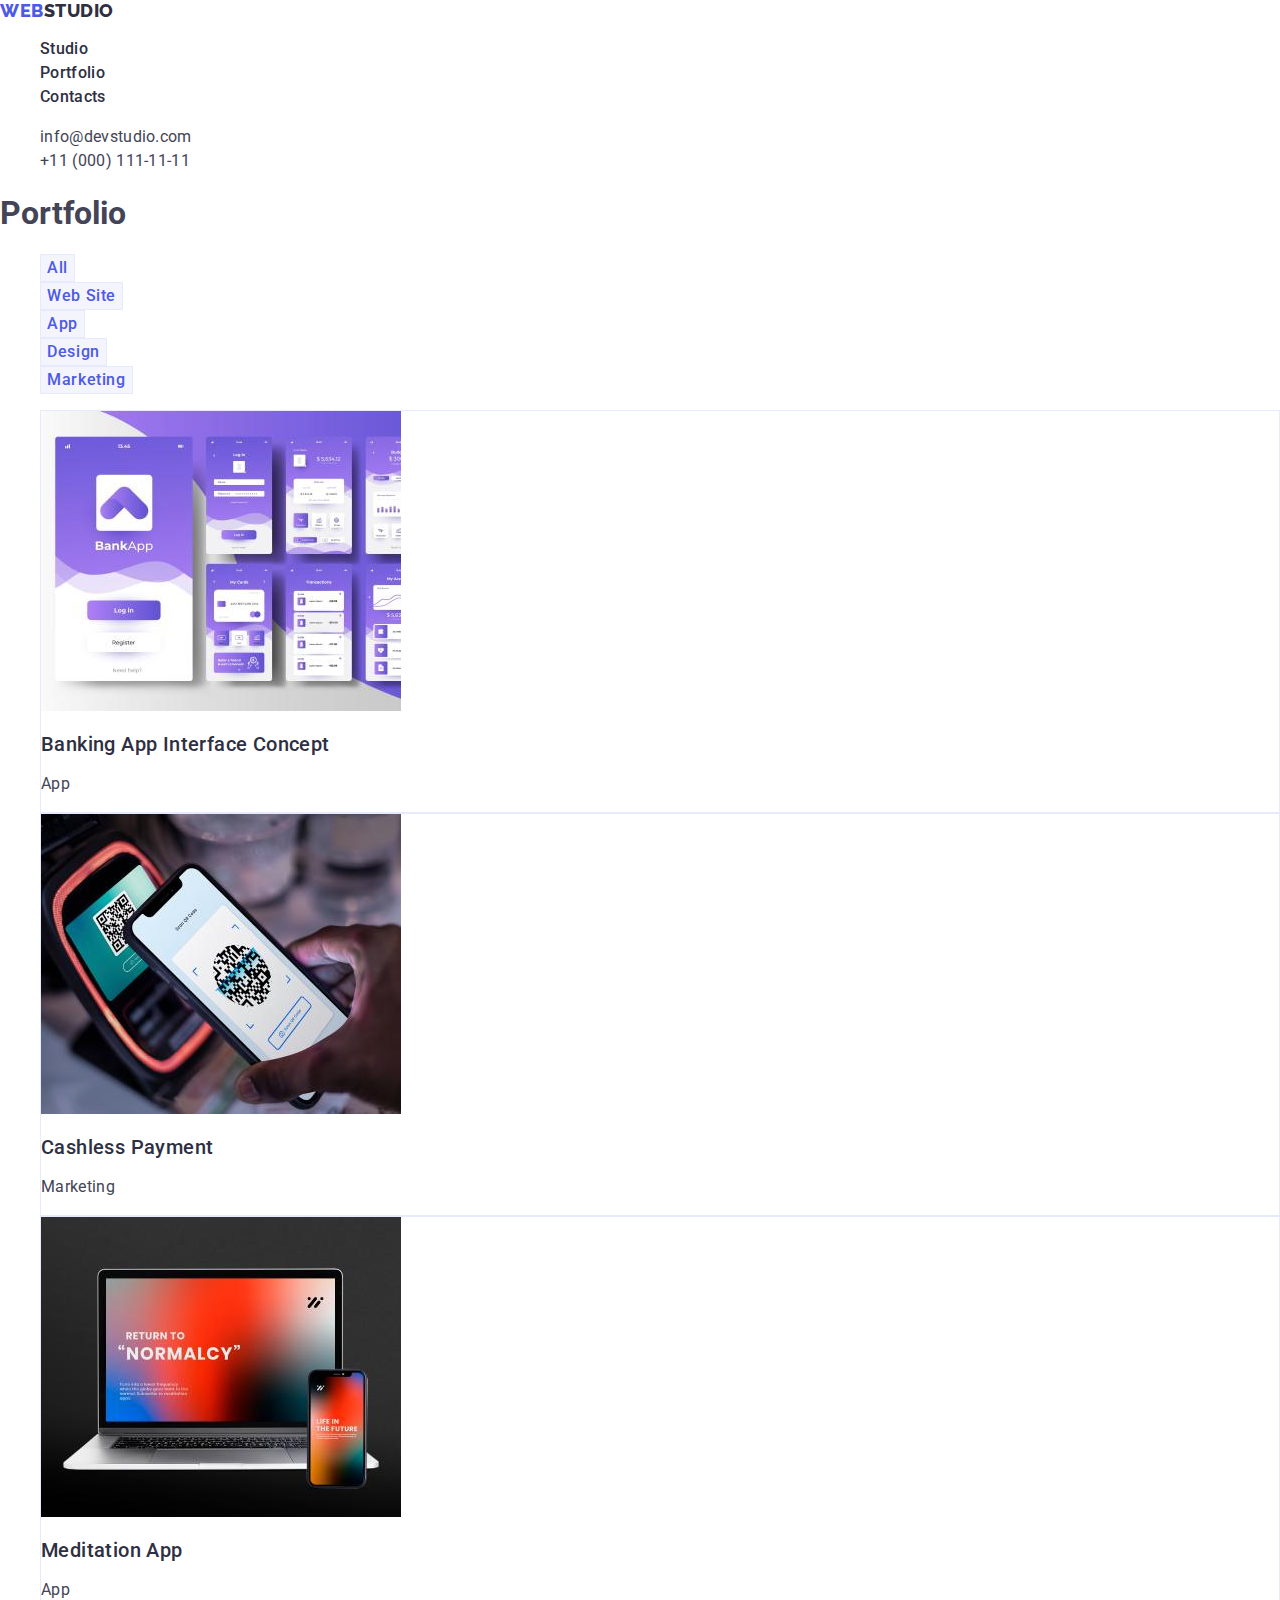
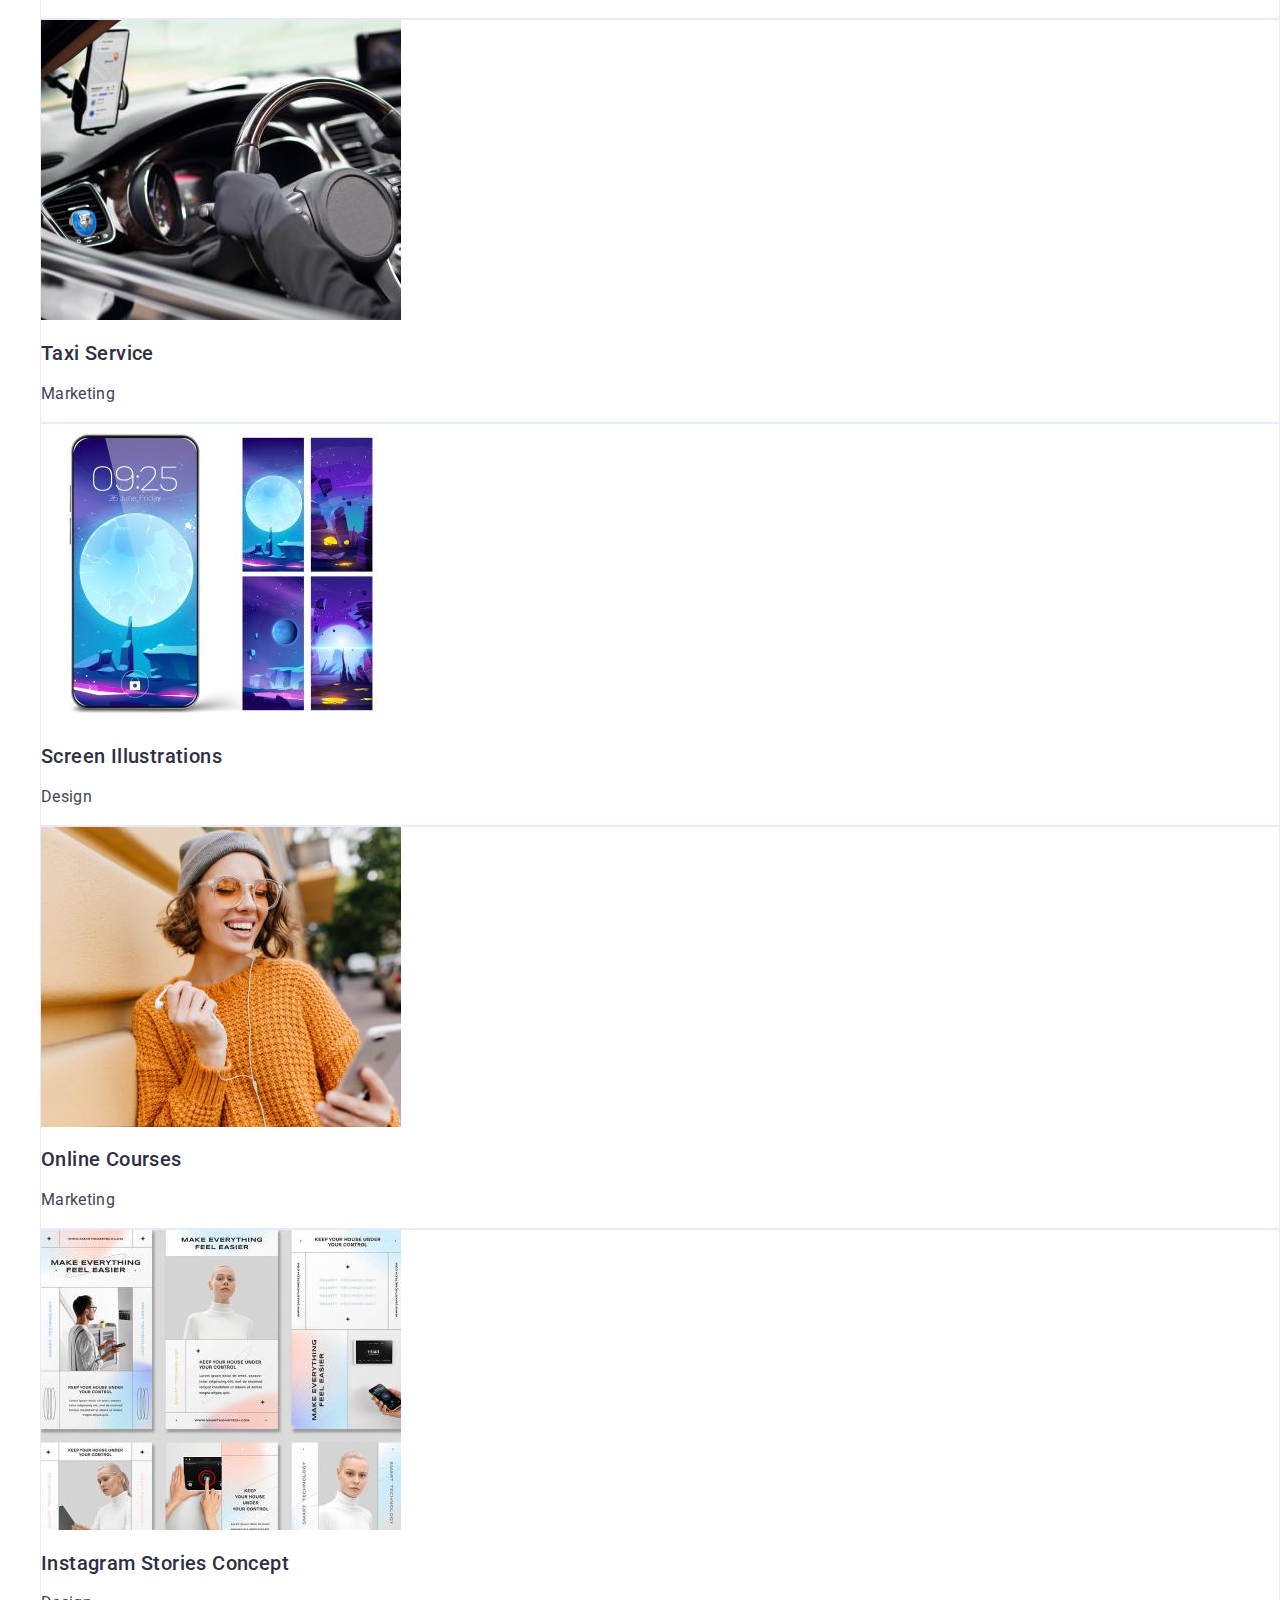
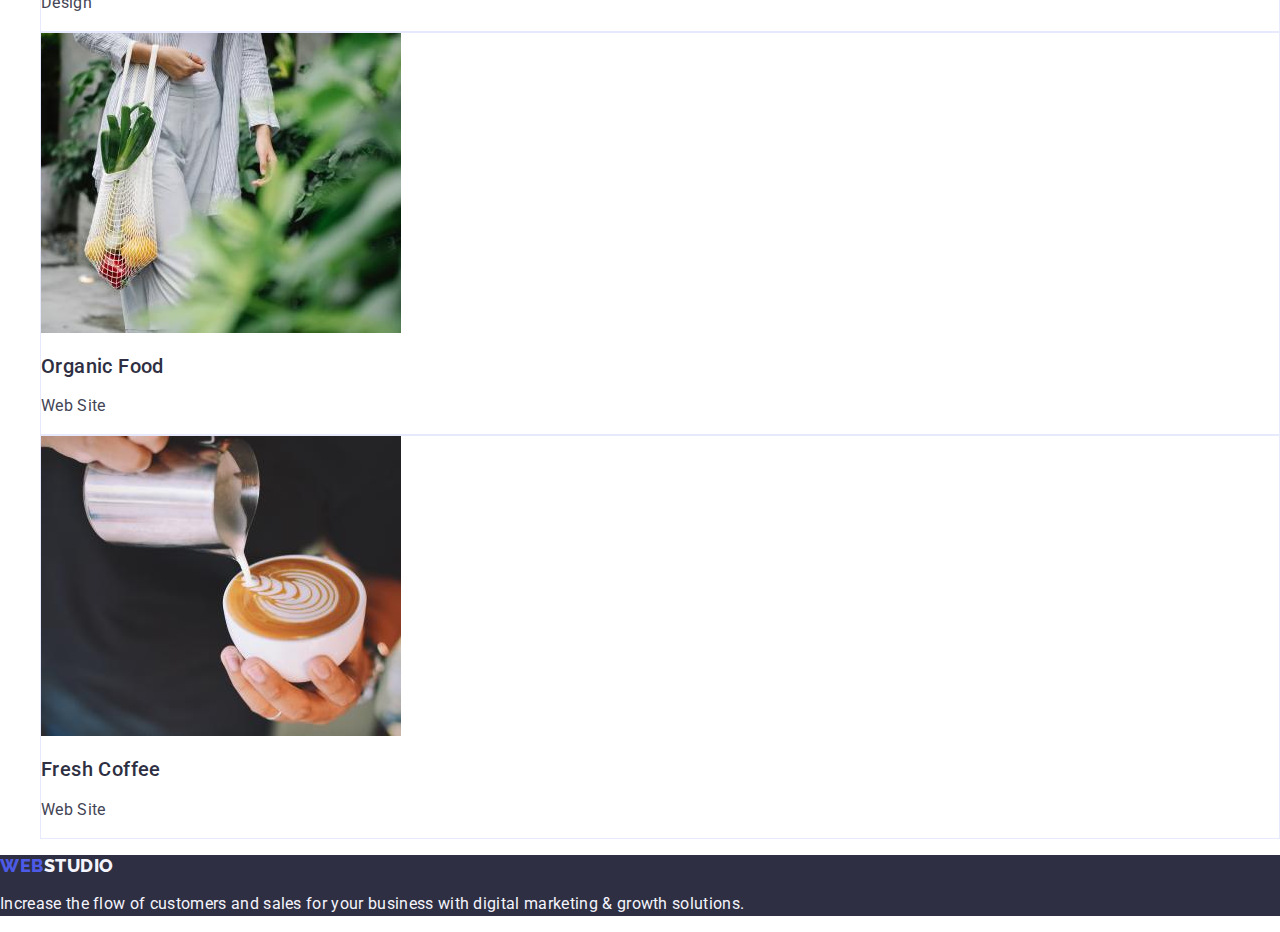
==== portfolio.html @ 01dc575a "Initial commit" ====
<!DOCTYPE html>
<html lang="en">
<head>
  <meta charset="UTF-8">
  <meta name="viewport" content="width=device-width, initial-scale=1.0">
  <title>Portfoio</title>
  <link rel="preconnect" href="https://fonts.googleapis.com">
  <link rel="preconnect" href="https://fonts.gstatic.com" crossorigin>
  <link href="https://fonts.googleapis.com/css2?family=Raleway:wght@400;500;700;900&family=Roboto:wght@400;500;700;900&display=swap" rel="stylesheet">
  <link rel="stylesheet" href="./css/styles.css">
</head>
<body class="body">
  <header class="top-bar">
    <nav class="top-bar-nav">
      <a class="top-bar-logo link" href="./index.html">Web<span class="text-studio">Studio</span></a>

      <ul class="top-bar-list list">
        <li class="top-bar-item">
          <a href="./index.html" class="top-bar-link link">
            Studio
          </a>
        </li>
        <li class="top-bar-item">
          <a href="./portfolio.html" class="top-bar-link link">
            Portfolio
          </a>
        </li>
        <li class="top-bar-item">
          <a href="" class="top-bar-link link">
            Contacts
          </a>
        </li>
      </ul>
    </nav>

    <address class="top-bar-contact">
      <ul class="contact-list list">
        <li class="contact-item">
          <a class="contact-link link" href="mailto:info@devstudio.com">info@devstudio.com</a>
        </li>
        <li class="contact-item">
          <a class="contact-link link" href="tel:+110001111111">+11 (000) 111-11-11</a>
        </li>
      </ul>
    </address>
  </header>

  <main class="main">
    <section>
      <h1 class="portfolio-heading">Portfolio</h1>
      <ul class="portfolio-list list">
        <li class="list-item">
          <button class="list-button button" type="button">All</button>
        </li>
        <li class="list-item">
          <button class="list-button button" type="button">Web Site</button>
        </li>
        <li class="list-item">
          <button class="list-button button" type="button">App</button>
        </li>
        <li class="list-item">
          <button class="list-button button" type="button">Design</button>
        </li>
        <li class="list-item">
          <button class="list-button button" type="button">Marketing</button>
        </li>
      </ul>
  
      <ul class="portfolio-list list">
        <li class="portfolio-item">
          <a href="" class="portfolio-item-link link">
            <img 
            src="./images/portfolio/banking-interface.jpg" 
            alt="Banking App Interface Concept"
            width="360"
            height="300"
            class="portfolio-image"
            >
            <h2 class="portfolio-header">Banking App Interface Concept</h2>
            <p class="portfolio-classifier">App</p>
          </a>
        </li>
        <li class="portfolio-item">
          <a href="" class="portfolio-item-link link">
            <img 
              src="./images/portfolio/cashless-payment.jpg" 
              alt="Cashless Payment"
              width="360"
              height="300"
              class="portfolio-image"
            >
            <h2 class="portfolio-header">Cashless Payment</h2>
            <p class="portfolio-classifier">Marketing</p>
          </a>
        </li>
        <li class="portfolio-item">
          <a href="" class="portfolio-item-link link">
            <img 
              src="./images/portfolio/meditation-app.jpg" 
              alt="Meditation App"
              width="360"
              height="300"
              class="portfolio-image"
            >
            <h2 class="portfolio-header">Meditation App</h2>
            <p class="portfolio-classifier">App</p>
          </a>
        </li>
        <li class="portfolio-item">
          <a href="" class="portfolio-item-link link">
            <img 
              src="./images/portfolio/taxi-service.jpg" 
              alt="Taxi Service"
              width="360"
              height="300"
              class="portfolio-image"
            >
            <h2 class="portfolio-header">Taxi Service</h2>
            <p class="portfolio-classifier">Marketing</p>
          </a>
        </li>
        <li class="portfolio-item">
          <a href="" class="portfolio-item-link link">
            <img 
              src="./images/portfolio/screen-illustrations.jpg" 
              alt="Screen Illustrations"
              width="360"
              height="300"
              class="portfolio-image"
            >
            <h2 class="portfolio-header">Screen Illustrations</h2>
            <p class="portfolio-classifier">Design</p>
          </a>
        </li>
        <li class="portfolio-item">
          <a href="" class="portfolio-item-link link">
            <img 
              src="./images/portfolio/online-courses.jpg" 
              alt="Online Courses"
              width="360"
              height="300"
              class="portfolio-image"
            >
            <h2 class="portfolio-header">Online Courses</h2>
            <p class="portfolio-classifier">Marketing</p>
          </a>
        </li>
        <li class="portfolio-item">
          <a href="" class="portfolio-item-link link">
            <img 
              src="./images/portfolio/instagram-stories.jpg" 
              alt="Instagram Stories Concept"
              width="360"
              height="300"
              class="portfolio-image"
            >
            <h2 class="portfolio-header">Instagram Stories Concept</h2>
            <p class="portfolio-classifier">Design</p>
          </a>
        </li>
        <li class="portfolio-item">
          <a href="" class="portfolio-item-link link">
            <img 
              src="./images/portfolio/organic-food.jpg" 
              alt="Organic Food"
              width="360"
              height="300"
              class="portfolio-image"
            >
            <h2 class="portfolio-header">Organic Food</h2>
            <p class="portfolio-classifier">Web Site</p>
          </a>
        </li>
        <li class="portfolio-item">
          <a href="" class="portfolio-item-link link">
            <img 
              src="./images/portfolio/fresh-coffee.jpg" 
              alt="Fresh Coffee"
              width="360"
              height="300"
              class="portfolio-image"
            >
            <h2 class="portfolio-header">Fresh Coffee</h2>
            <p class="portfolio-classifier">Web Site</p>
          </a>
        </li>
      </ul>
    </section>
  </main>

  <footer class="footer">
    <a class="footer-logo link text-web" href="./index.html">Web<span class="text-studio">Studio</span></a>

    <p class="footer-text">
      Increase the flow of customers and sales for your business with digital marketing & growth solutions.
    </p>
  </footer>
</body>
</html>
---- css/styles.css ----
/* #region variables */
:root {
  --iris: #4d5ae5;
  --ocean: #404bbf;
  --navyblue: #2e2f42;
  --green: #31d0aa;
  --slate: #434455;
  --lightslate: #8e8f99;
  --cornflower: #e7e9fc;
  --cloud: #f4f4fd;
  --navyblue-modal: #2e2f42;
  --dairy: #fcfcfc;

  --font-roboto: "Roboto", sans-serif;
  --font-raleway: "Raleway", sans-serif;
}

/* #endregion */

/* #region standardization */
.body {
  margin: 0;

  font-family: var(--font-roboto);
  color: var(--slate);

  background-color: #fff;
}

.list {
  list-style: none;
}

.link {
  text-decoration: none;
}

button {
  font: var(--font-roboto);

  background: none;
  border: none;

  cursor: pointer;
}

/* #endregion */

/* #region logo */
.top-bar-logo,
.footer-logo {
  font-family: var(--font-raleway);
  font-size: 18px;
  font-weight: 800;
  line-height: 1.17;
  letter-spacing: 0.54px;
  text-transform: uppercase;
  color: var(--iris);
}

.text-studio{
  color: var(--navyblue);
}
/* #endregion */

/* #region top bar */
.top-bar-link {
  color: var(--navyblue);

  font-size: 16px;
  font-weight: 500;
  line-height: 1.5;
  letter-spacing: 0.02em;
}

.top-bar-link:hover,
.top-bar-link:focus {
  color: var(--ocean);
}

.top-bar-contact {
  font-style: normal;
}

.contact-link {
  color: var(--slate);
  font-size: 16px;
  line-height: 1.5;
  letter-spacing: 0.02em;
}

.contact-link:hover,
.contact-link:focus {
  color: var(--ocean);
}
/* #endregion */

/* #region hero */
.hero {
  background-color: var(--navyblue);
}

.hero-title {
  color: #fff;
  font-size: 56px;
  font-weight: 700;
  line-height: 1.07;
  letter-spacing: 1.12px;

  text-align: center;
}

.hero-button {
  color: #fff;
  font-size: 16px;
  font-weight: 500;
  line-height: 24px;
  letter-spacing: 0.64px;

  background-color: var(--iris);
}

.hero-button:hover,
.hero-button:focus {
  background-color: var(--ocean);
}
/* #endregion */

/* #region home main */
.process-heading,
.offering-heading,
.team-heading {
  color: var(--navyblue);
  font-size: 36px;
  font-weight: 700;
  line-height: 1.11;
  letter-spacing: 0.02em;
  text-transform: capitalize;
  text-align: center;
}

.process-item-heading {
  color: var(--navyblue);
  font-size: 20px;
  font-weight: 500;
  line-height: 1.2;
  letter-spacing: 0.02em;
}

.process-item-text {
  color: var(--slate);
  font-size: 16px;
  line-height: 1.5;
  letter-spacing: 0.02em;
}

.team {
  background-color: var(--cloud);
}

.team-member {
  background-color: #fff;
}

.team-member-name {
  color: var(--navyblue);
  font-size: 20px;
  font-weight: 500;
  line-height: 24px;
  letter-spacing: 0.4px;
}

.team-member-role {
  color: var(--slate);
  font-size: 16px;
  line-height: 24px;
  letter-spacing: 0.02em;
}
/* #endregion */

/* #region footer */
.footer {
  background-color: var(--navyblue);
}

.footer .text-studio {
  color: var(--cloud);
}

.footer-text {
  color: var(--cloud);
  font-size: 16px;
  line-height: 1.5;
  letter-spacing: 0.02em;
}
/* #endregion */

/* #region portfolio main */
.portfolio-list .list-button {
  color: var(--iris);
  font-size: 16px;
  font-weight: 500;
  line-height: 1.5;
  letter-spacing: 0.04em;

  border: 1px solid var(--cornflower);
  background: var(--cloud);
}

.portfolio-list .list-button:hover,
.portfolio-list .list-button:focus {
  color: #fff;
  background-color: var(--ocean);
}

.portfolio-item {
  border: 1px solid var(--cornflower);
}

.portfolio-header {
  color: var(--navyblue);
  font-size: 20px;
  font-weight: 500;
  line-height: 1.2;
  letter-spacing: 0.02em;
}

.portfolio-classifier {
  color: var(--slate);
  font-size: 16px;
  line-height: 1.5;
  letter-spacing: 0.02em;
}
/* #endregion */
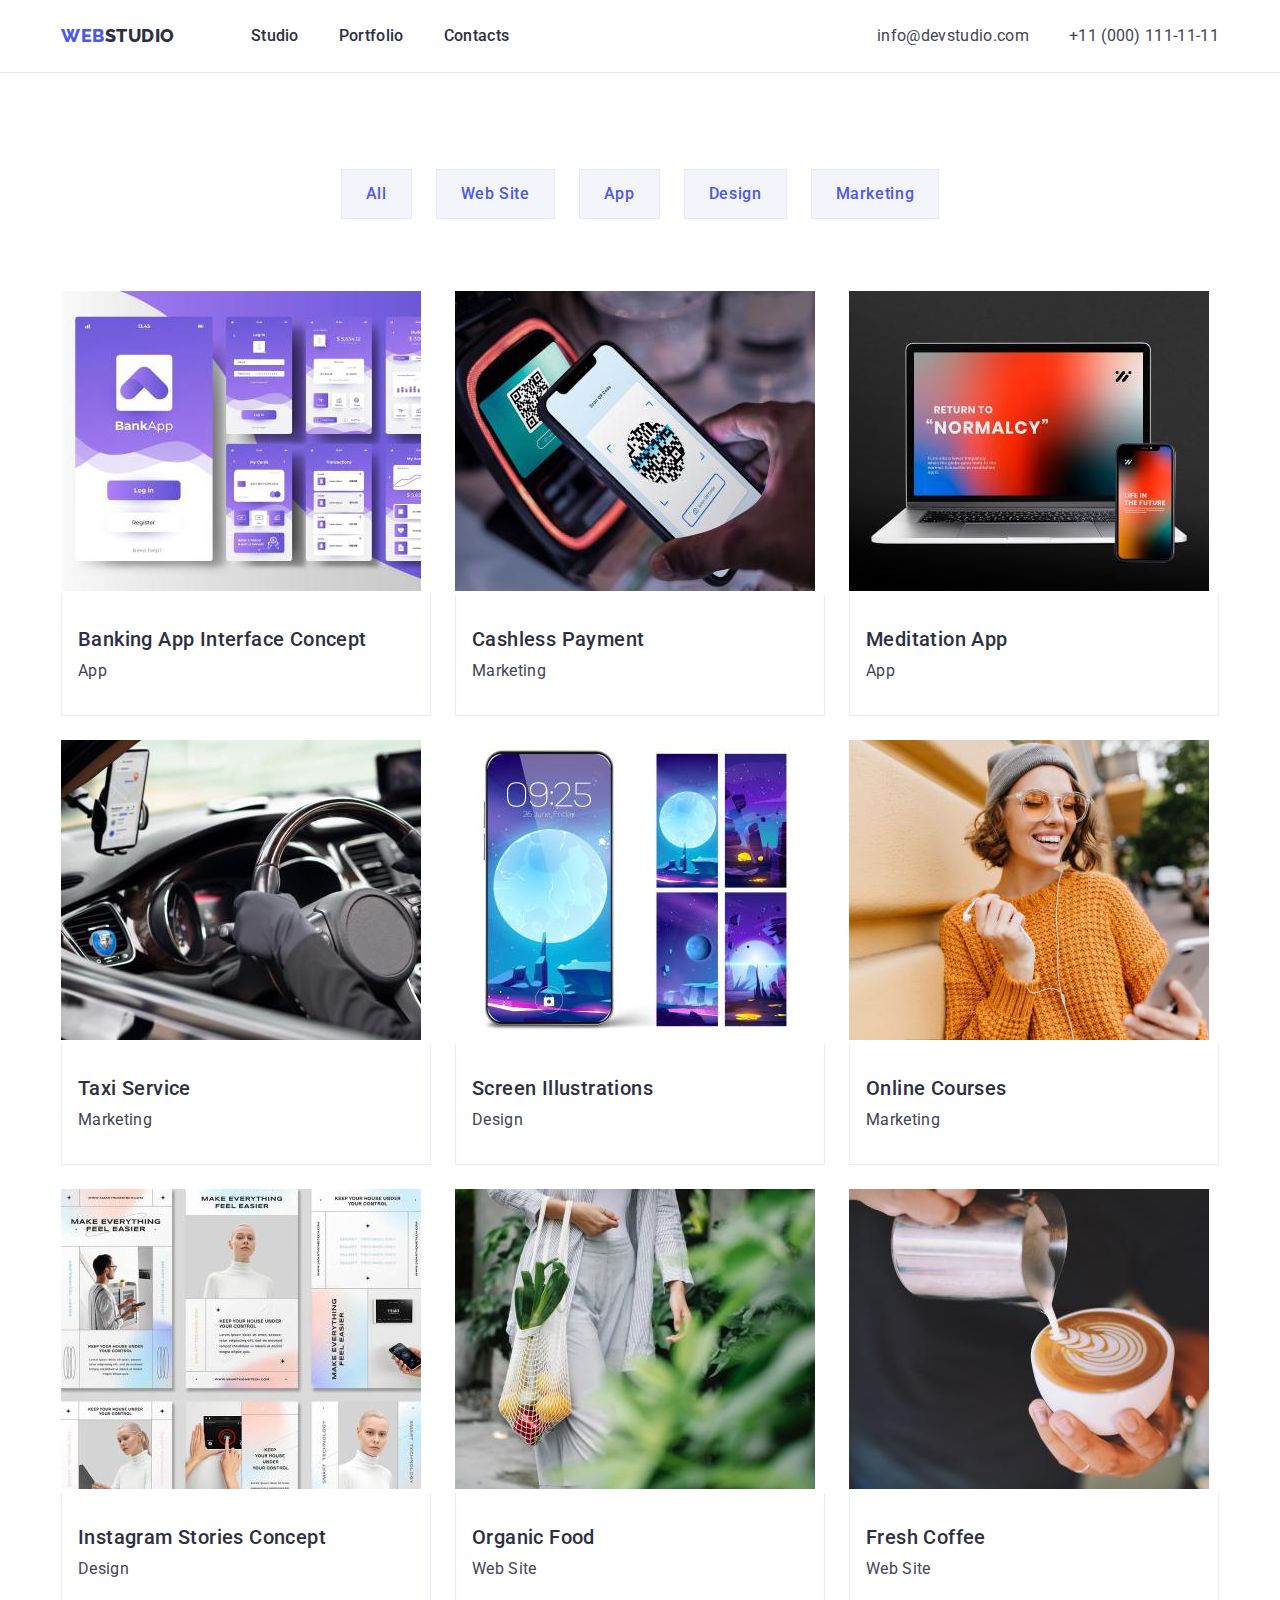
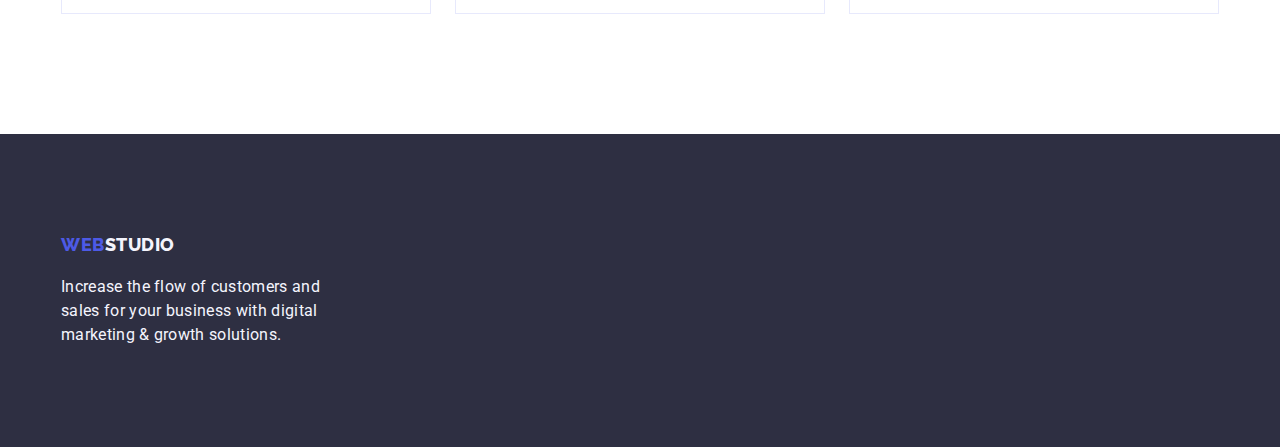
==== commit db30e5e0: "ADDED Flex structuring to site" ====
--- a/portfolio.html
+++ b/portfolio.html
@@ -1,199 +1,228 @@
 <!DOCTYPE html>
 <html lang="en">
-<head>
-  <meta charset="UTF-8">
-  <meta name="viewport" content="width=device-width, initial-scale=1.0">
-  <title>Portfoio</title>
-  <link rel="preconnect" href="https://fonts.googleapis.com">
-  <link rel="preconnect" href="https://fonts.gstatic.com" crossorigin>
-  <link href="https://fonts.googleapis.com/css2?family=Raleway:wght@400;500;700;900&family=Roboto:wght@400;500;700;900&display=swap" rel="stylesheet">
-  <link rel="stylesheet" href="./css/styles.css">
-</head>
-<body class="body">
-  <header class="top-bar">
-    <nav class="top-bar-nav">
-      <a class="top-bar-logo link" href="./index.html">Web<span class="text-studio">Studio</span></a>
+  <head>
+    <meta charset="UTF-8" />
+    <meta name="viewport" content="width=device-width, initial-scale=1.0" />
+    <title>Portfoio</title>
+    <link rel="preconnect" href="https://fonts.googleapis.com" />
+    <link rel="preconnect" href="https://fonts.gstatic.com" crossorigin />
+    <link
+      href="https://fonts.googleapis.com/css2?family=Raleway:wght@800&family=Roboto:wght@400;500;700;900&display=swap"
+      rel="stylesheet"
+    />
+    <link
+      rel="stylesheet"
+      href="https://cdnjs.cloudflare.com/ajax/libs/modern-normalize/2.0.0/modern-normalize.min.css"
+      integrity="sha512-4xo8blKMVCiXpTaLzQSLSw3KFOVPWhm/TRtuPVc4WG6kUgjH6J03IBuG7JZPkcWMxJ5huwaBpOpnwYElP/m6wg=="
+      crossorigin="anonymous"
+      referrerpolicy="no-referrer"
+    />
+    <link rel="stylesheet" href="./css/styles.css" />
+  </head>
+  <body class="body">
+    <header class="top-bar">
+      <div class="top-bar-container container">
+        <nav class="top-bar-nav">
+          <a class="top-bar-logo link" href="./index.html"
+            >Web<span class="text-studio">Studio</span></a
+          >
+          <ul class="top-bar-list list">
+            <li class="top-bar-item">
+              <a href="./index.html" class="top-bar-link link"> Studio </a>
+            </li>
+            <li class="top-bar-item">
+              <a href="./portfolio.html" class="top-bar-link link"> Portfolio </a>
+            </li>
+            <li class="top-bar-item">
+              <a href="" class="top-bar-link link"> Contacts </a>
+            </li>
+          </ul>
+        </nav>
+        <address class="top-bar-contact">
+          <ul class="contact-list list">
+            <li class="contact-item">
+              <a class="contact-link link" href="mailto:info@devstudio.com">info@devstudio.com</a>
+            </li>
+            <li class="contact-item">
+              <a class="contact-link link" href="tel:+110001111111">+11 (000) 111-11-11</a>
+            </li>
+          </ul>
+        </address>
+      </div>
+    </header>
 
-      <ul class="top-bar-list list">
-        <li class="top-bar-item">
-          <a href="./index.html" class="top-bar-link link">
-            Studio
-          </a>
-        </li>
-        <li class="top-bar-item">
-          <a href="./portfolio.html" class="top-bar-link link">
-            Portfolio
-          </a>
-        </li>
-        <li class="top-bar-item">
-          <a href="" class="top-bar-link link">
-            Contacts
-          </a>
-        </li>
-      </ul>
-    </nav>
+    <main class="main">
+      <section class="portfolio">
+        <div class="portfolio-container container">
+          <h1 class="portfolio-heading visually-hidden">Portfolio</h1>
+          <ul class="portfolio-filters list">
+            <li class="filters-item">
+              <button class="filters-button button" type="button">All</button>
+            </li>
+            <li class="filters-item">
+              <button class="filters-button button" type="button">Web Site</button>
+            </li>
+            <li class="filters-item">
+              <button class="filters-button button" type="button">App</button>
+            </li>
+            <li class="filters-item">
+              <button class="filters-button button" type="button">Design</button>
+            </li>
+            <li class="filters-item">
+              <button class="filters-button button" type="button">Marketing</button>
+            </li>
+          </ul>
+          <ul class="portfolio-list list">
+            <li class="portfolio-item">
+              <a href="" class="portfolio-item-link link">
+                <img
+                  src="./images/portfolio/banking-interface.jpg"
+                  alt="Banking App Interface Concept"
+                  width="360"
+                  height="300"
+                  class="portfolio-image"
+                />
+                <div class="portfolio-item-text">
+                  <h2 class="portfolio-header">Banking App Interface Concept</h2>
+                  <p class="portfolio-classifier">App</p>
+                </div>
+              </a>
+            </li>
+            <li class="portfolio-item">
+              <a href="" class="portfolio-item-link link">
+                <img
+                  src="./images/portfolio/cashless-payment.jpg"
+                  alt="Cashless Payment"
+                  width="360"
+                  height="300"
+                  class="portfolio-image"
+                />
+                <div class="portfolio-item-text">
+                  <h2 class="portfolio-header">Cashless Payment</h2>
+                  <p class="portfolio-classifier">Marketing</p>
+                </div>
+              </a>
+            </li>
+            <li class="portfolio-item">
+              <a href="" class="portfolio-item-link link">
+                <img
+                  src="./images/portfolio/meditation-app.jpg"
+                  alt="Meditation App"
+                  width="360"
+                  height="300"
+                  class="portfolio-image"
+                />
+                <div class="portfolio-item-text">
+                  <h2 class="portfolio-header">Meditation App</h2>
+                  <p class="portfolio-classifier">App</p>
+                </div>
+              </a>
+            </li>
+            <li class="portfolio-item">
+              <a href="" class="portfolio-item-link link">
+                <img
+                  src="./images/portfolio/taxi-service.jpg"
+                  alt="Taxi Service"
+                  width="360"
+                  height="300"
+                  class="portfolio-image"
+                />
+                <div class="portfolio-item-text">
+                  <h2 class="portfolio-header">Taxi Service</h2>
+                  <p class="portfolio-classifier">Marketing</p>
+                </div>
+              </a>
+            </li>
+            <li class="portfolio-item">
+              <a href="" class="portfolio-item-link link">
+                <img
+                  src="./images/portfolio/screen-illustrations.jpg"
+                  alt="Screen Illustrations"
+                  width="360"
+                  height="300"
+                  class="portfolio-image"
+                />
+                <div class="portfolio-item-text">
+                  <h2 class="portfolio-header">Screen Illustrations</h2>
+                  <p class="portfolio-classifier">Design</p>
+                </div>
+              </a>
+            </li>
+            <li class="portfolio-item">
+              <a href="" class="portfolio-item-link link">
+                <img
+                  src="./images/portfolio/online-courses.jpg"
+                  alt="Online Courses"
+                  width="360"
+                  height="300"
+                  class="portfolio-image"
+                />
+                <div class="portfolio-item-text">
+                  <h2 class="portfolio-header">Online Courses</h2>
+                  <p class="portfolio-classifier">Marketing</p>
+                </div>
+              </a>
+            </li>
+            <li class="portfolio-item">
+              <a href="" class="portfolio-item-link link">
+                <img
+                  src="./images/portfolio/instagram-stories.jpg"
+                  alt="Instagram Stories Concept"
+                  width="360"
+                  height="300"
+                  class="portfolio-image"
+                />
+                <div class="portfolio-item-text">
+                  <h2 class="portfolio-header">Instagram Stories Concept</h2>
+                  <p class="portfolio-classifier">Design</p>
+                </div>
+              </a>
+            </li>
+            <li class="portfolio-item">
+              <a href="" class="portfolio-item-link link">
+                <img
+                  src="./images/portfolio/organic-food.jpg"
+                  alt="Organic Food"
+                  width="360"
+                  height="300"
+                  class="portfolio-image"
+                />
+                <div class="portfolio-item-text">
+                  <h2 class="portfolio-header">Organic Food</h2>
+                  <p class="portfolio-classifier">Web Site</p>
+                </div>
+              </a>
+            </li>
+            <li class="portfolio-item">
+              <a href="" class="portfolio-item-link link">
+                <img
+                  src="./images/portfolio/fresh-coffee.jpg"
+                  alt="Fresh Coffee"
+                  width="360"
+                  height="300"
+                  class="portfolio-image"
+                />
+                <div class="portfolio-item-text">
+                  <h2 class="portfolio-header">Fresh Coffee</h2>
+                  <p class="portfolio-classifier">Web Site</p>
+                </div>
+              </a>
+            </li>
+          </ul>
+        </div>
+      </section>
+    </main>
 
-    <address class="top-bar-contact">
-      <ul class="contact-list list">
-        <li class="contact-item">
-          <a class="contact-link link" href="mailto:info@devstudio.com">info@devstudio.com</a>
-        </li>
-        <li class="contact-item">
-          <a class="contact-link link" href="tel:+110001111111">+11 (000) 111-11-11</a>
-        </li>
-      </ul>
-    </address>
-  </header>
-
-  <main class="main">
-    <section>
-      <h1 class="portfolio-heading">Portfolio</h1>
-      <ul class="portfolio-list list">
-        <li class="list-item">
-          <button class="list-button button" type="button">All</button>
-        </li>
-        <li class="list-item">
-          <button class="list-button button" type="button">Web Site</button>
-        </li>
-        <li class="list-item">
-          <button class="list-button button" type="button">App</button>
-        </li>
-        <li class="list-item">
-          <button class="list-button button" type="button">Design</button>
-        </li>
-        <li class="list-item">
-          <button class="list-button button" type="button">Marketing</button>
-        </li>
-      </ul>
-  
-      <ul class="portfolio-list list">
-        <li class="portfolio-item">
-          <a href="" class="portfolio-item-link link">
-            <img 
-            src="./images/portfolio/banking-interface.jpg" 
-            alt="Banking App Interface Concept"
-            width="360"
-            height="300"
-            class="portfolio-image"
-            >
-            <h2 class="portfolio-header">Banking App Interface Concept</h2>
-            <p class="portfolio-classifier">App</p>
-          </a>
-        </li>
-        <li class="portfolio-item">
-          <a href="" class="portfolio-item-link link">
-            <img 
-              src="./images/portfolio/cashless-payment.jpg" 
-              alt="Cashless Payment"
-              width="360"
-              height="300"
-              class="portfolio-image"
-            >
-            <h2 class="portfolio-header">Cashless Payment</h2>
-            <p class="portfolio-classifier">Marketing</p>
-          </a>
-        </li>
-        <li class="portfolio-item">
-          <a href="" class="portfolio-item-link link">
-            <img 
-              src="./images/portfolio/meditation-app.jpg" 
-              alt="Meditation App"
-              width="360"
-              height="300"
-              class="portfolio-image"
-            >
-            <h2 class="portfolio-header">Meditation App</h2>
-            <p class="portfolio-classifier">App</p>
-          </a>
-        </li>
-        <li class="portfolio-item">
-          <a href="" class="portfolio-item-link link">
-            <img 
-              src="./images/portfolio/taxi-service.jpg" 
-              alt="Taxi Service"
-              width="360"
-              height="300"
-              class="portfolio-image"
-            >
-            <h2 class="portfolio-header">Taxi Service</h2>
-            <p class="portfolio-classifier">Marketing</p>
-          </a>
-        </li>
-        <li class="portfolio-item">
-          <a href="" class="portfolio-item-link link">
-            <img 
-              src="./images/portfolio/screen-illustrations.jpg" 
-              alt="Screen Illustrations"
-              width="360"
-              height="300"
-              class="portfolio-image"
-            >
-            <h2 class="portfolio-header">Screen Illustrations</h2>
-            <p class="portfolio-classifier">Design</p>
-          </a>
-        </li>
-        <li class="portfolio-item">
-          <a href="" class="portfolio-item-link link">
-            <img 
-              src="./images/portfolio/online-courses.jpg" 
-              alt="Online Courses"
-              width="360"
-              height="300"
-              class="portfolio-image"
-            >
-            <h2 class="portfolio-header">Online Courses</h2>
-            <p class="portfolio-classifier">Marketing</p>
-          </a>
-        </li>
-        <li class="portfolio-item">
-          <a href="" class="portfolio-item-link link">
-            <img 
-              src="./images/portfolio/instagram-stories.jpg" 
-              alt="Instagram Stories Concept"
-              width="360"
-              height="300"
-              class="portfolio-image"
-            >
-            <h2 class="portfolio-header">Instagram Stories Concept</h2>
-            <p class="portfolio-classifier">Design</p>
-          </a>
-        </li>
-        <li class="portfolio-item">
-          <a href="" class="portfolio-item-link link">
-            <img 
-              src="./images/portfolio/organic-food.jpg" 
-              alt="Organic Food"
-              width="360"
-              height="300"
-              class="portfolio-image"
-            >
-            <h2 class="portfolio-header">Organic Food</h2>
-            <p class="portfolio-classifier">Web Site</p>
-          </a>
-        </li>
-        <li class="portfolio-item">
-          <a href="" class="portfolio-item-link link">
-            <img 
-              src="./images/portfolio/fresh-coffee.jpg" 
-              alt="Fresh Coffee"
-              width="360"
-              height="300"
-              class="portfolio-image"
-            >
-            <h2 class="portfolio-header">Fresh Coffee</h2>
-            <p class="portfolio-classifier">Web Site</p>
-          </a>
-        </li>
-      </ul>
-    </section>
-  </main>
-
-  <footer class="footer">
-    <a class="footer-logo link text-web" href="./index.html">Web<span class="text-studio">Studio</span></a>
-
-    <p class="footer-text">
-      Increase the flow of customers and sales for your business with digital marketing & growth solutions.
-    </p>
-  </footer>
-</body>
-</html>+    <footer class="footer">
+      <div class="container">
+        <a class="footer-logo link" href="./index.html"
+          >Web<span class="text-studio">Studio</span></a
+        >
+        <p class="footer-text">
+          Increase the flow of customers and sales for your business with digital marketing & growth
+          solutions.
+        </p>
+      </div>
+    </footer>
+  </body>
+</html>
--- a/css/styles.css
+++ b/css/styles.css
@@ -17,6 +17,14 @@
 
 /* #endregion */
 
+/* #region elements */
+.container {
+  width: 1158px;
+  padding: 0 15px;
+  margin: 0 auto;
+}
+/* #endregion */
+
 /* #region standardization */
 .body {
   margin: 0;
@@ -27,8 +35,28 @@
   background-color: #fff;
 }
 
+h1, h2, h3, h4, h5, h6, p, ul {
+  margin: 0;
+  padding: 0;
+}
+
+.visually-hidden {
+  position: absolute;
+  white-space: nowrap;
+  width: 1px;
+  height: 1px;
+  overflow: hidden;
+  border: 0;
+  padding: 0;
+  clip: rect(0 0 0 0);
+  clip-path: inset(50%);
+  margin: -1px;
+}
+
 .list {
+  display: flex;
   list-style: none;
+  gap: 24px;
 }
 
 .link {
@@ -49,6 +77,7 @@
 /* #region logo */
 .top-bar-logo,
 .footer-logo {
+  display: inline-flex;
   font-family: var(--font-raleway);
   font-size: 18px;
   font-weight: 800;
@@ -64,7 +93,33 @@
 /* #endregion */
 
 /* #region top bar */
+.top-bar {
+  border-bottom: 1px solid var(--cornflower, #E7E9FC);
+}
+
+.top-bar-container {
+  display: flex;
+  align-items: center;
+}
+
+.top-bar-logo {
+  margin-right: 76px;
+  align-items: center;
+}
+
+.top-bar-nav {
+  display: flex;
+  margin-right: auto;
+}
+
+.top-bar-list {
+  gap: 40px;
+}
+
 .top-bar-link {
+  display: block;
+  padding: 24px 0;
+
   color: var(--navyblue);
 
   font-size: 16px;
@@ -82,7 +137,14 @@
   font-style: normal;
 }
 
+.contact-list {
+  gap: 40px;
+}
+
 .contact-link {
+  display: block;
+  padding: 24px 0;
+
   color: var(--slate);
   font-size: 16px;
   line-height: 1.5;
@@ -98,19 +160,39 @@
 /* #region hero */
 .hero {
   background-color: var(--navyblue);
+  margin-bottom: 120px;
+
+  display: flex;
+  align-items: center;
+  justify-content: center;
+}
+
+.hero-container {
+  display: flex;
+  flex-direction: column;
+  padding: 188px 0;
 }
 
 .hero-title {
+  width: 496px;
+  margin: 0 auto;
+
   color: #fff;
   font-size: 56px;
-  font-weight: 700;
   line-height: 1.07;
   letter-spacing: 1.12px;
 
   text-align: center;
+
+  margin-bottom: 48px;
 }
 
 .hero-button {
+  display: inline-flex;
+  padding: 16px 32px;
+
+  margin: 0 auto;
+
   color: #fff;
   font-size: 16px;
   font-weight: 500;
@@ -118,6 +200,8 @@
   letter-spacing: 0.64px;
 
   background-color: var(--iris);
+  border-radius: 4px;
+  box-shadow: 0px 4px 4px 0px rgba(0, 0, 0, 0.15);
 }
 
 .hero-button:hover,
@@ -132,11 +216,25 @@
 .team-heading {
   color: var(--navyblue);
   font-size: 36px;
-  font-weight: 700;
   line-height: 1.11;
   letter-spacing: 0.02em;
   text-transform: capitalize;
   text-align: center;
+
+  margin-bottom: 72px;
+}
+
+.process {
+  display: flex;
+  margin-bottom: 120px;
+}
+
+.process-item {
+  display: flex;
+  flex-direction: column;
+  align-items: flex-start;
+  width: 264px;
+  gap: 8px;
 }
 
 .process-item-heading {
@@ -152,14 +250,38 @@
   font-size: 16px;
   line-height: 1.5;
   letter-spacing: 0.02em;
+}
+
+.offering {
+  margin-bottom: 120px;
 }
 
 .team {
   background-color: var(--cloud);
+  padding-top: 120px;
+  padding-bottom: 120px;
 }
 
 .team-member {
-  background-color: #fff;
+  display: inline-flex;
+  padding-bottom: 32px;
+  flex-direction: column;
+  justify-content: center;
+  align-items: center;
+  gap: 32px;
+
+  border-radius: 0px 0px 4px 4px;
+  background: var(--white, #FFF);
+  box-shadow: 0px 2px 1px 0px rgba(46, 47, 66, 0.08), 0px 1px 1px 0px rgba(46, 47, 66, 0.16), 0px 1px 6px 0px rgba(46, 47, 66, 0.08);
+}
+
+.card-text {
+  display: flex;
+  width: 232px;
+  flex-direction: column;
+  justify-content: center;
+  align-items: center;
+  gap: 8px;
 }
 
 .team-member-name {
@@ -181,6 +303,11 @@
 /* #region footer */
 .footer {
   background-color: var(--navyblue);
+  padding: 100px 0;
+}
+
+.footer-logo {
+  margin-bottom: 20px;
 }
 
 .footer .text-studio {
@@ -188,6 +315,7 @@
 }
 
 .footer-text {
+  width: 264px;
   color: var(--cloud);
   font-size: 16px;
   line-height: 1.5;
@@ -196,7 +324,29 @@
 /* #endregion */
 
 /* #region portfolio main */
-.portfolio-list .list-button {
+.portfolio-container {
+  padding-top: 96px;
+  padding-bottom: 120px;
+}
+
+.portfolio-header {
+  color: var(--navyblue);
+  font-size: 20px;
+  font-weight: 500;
+  line-height: 1.2;
+  letter-spacing: 0.02em;
+}
+
+.portfolio-filters {
+  display: flex;
+  justify-content: center;
+  margin-bottom: 72px;
+}
+
+.filters-button {
+  display: inline-flex;
+  padding: 12px 24px;
+
   color: var(--iris);
   font-size: 16px;
   font-weight: 500;
@@ -207,22 +357,32 @@
   background: var(--cloud);
 }
 
-.portfolio-list .list-button:hover,
-.portfolio-list .list-button:focus {
+.filters-button:hover,
+.filters-button:focus {
   color: #fff;
   background-color: var(--ocean);
 }
 
+.portfolio-list {
+  display: flex;
+  flex-wrap: wrap;
+  gap: 24px;
+}
+
 .portfolio-item {
-  border: 1px solid var(--cornflower);
-}
-
-.portfolio-header {
-  color: var(--navyblue);
-  font-size: 20px;
-  font-weight: 500;
-  line-height: 1.2;
-  letter-spacing: 0.02em;
+  flex-basis: calc((100% - 24px * 2) / 3);
+}
+
+.portfolio-item-text {
+  display: flex;
+  flex-direction: column;
+
+  gap: 8px;
+  padding: 32px 16px;
+
+  border: 1px solid var(--cornflower, #E7E9FC);
+  border-top: none;
+  background: var(--white, #FFF);
 }
 
 .portfolio-classifier {
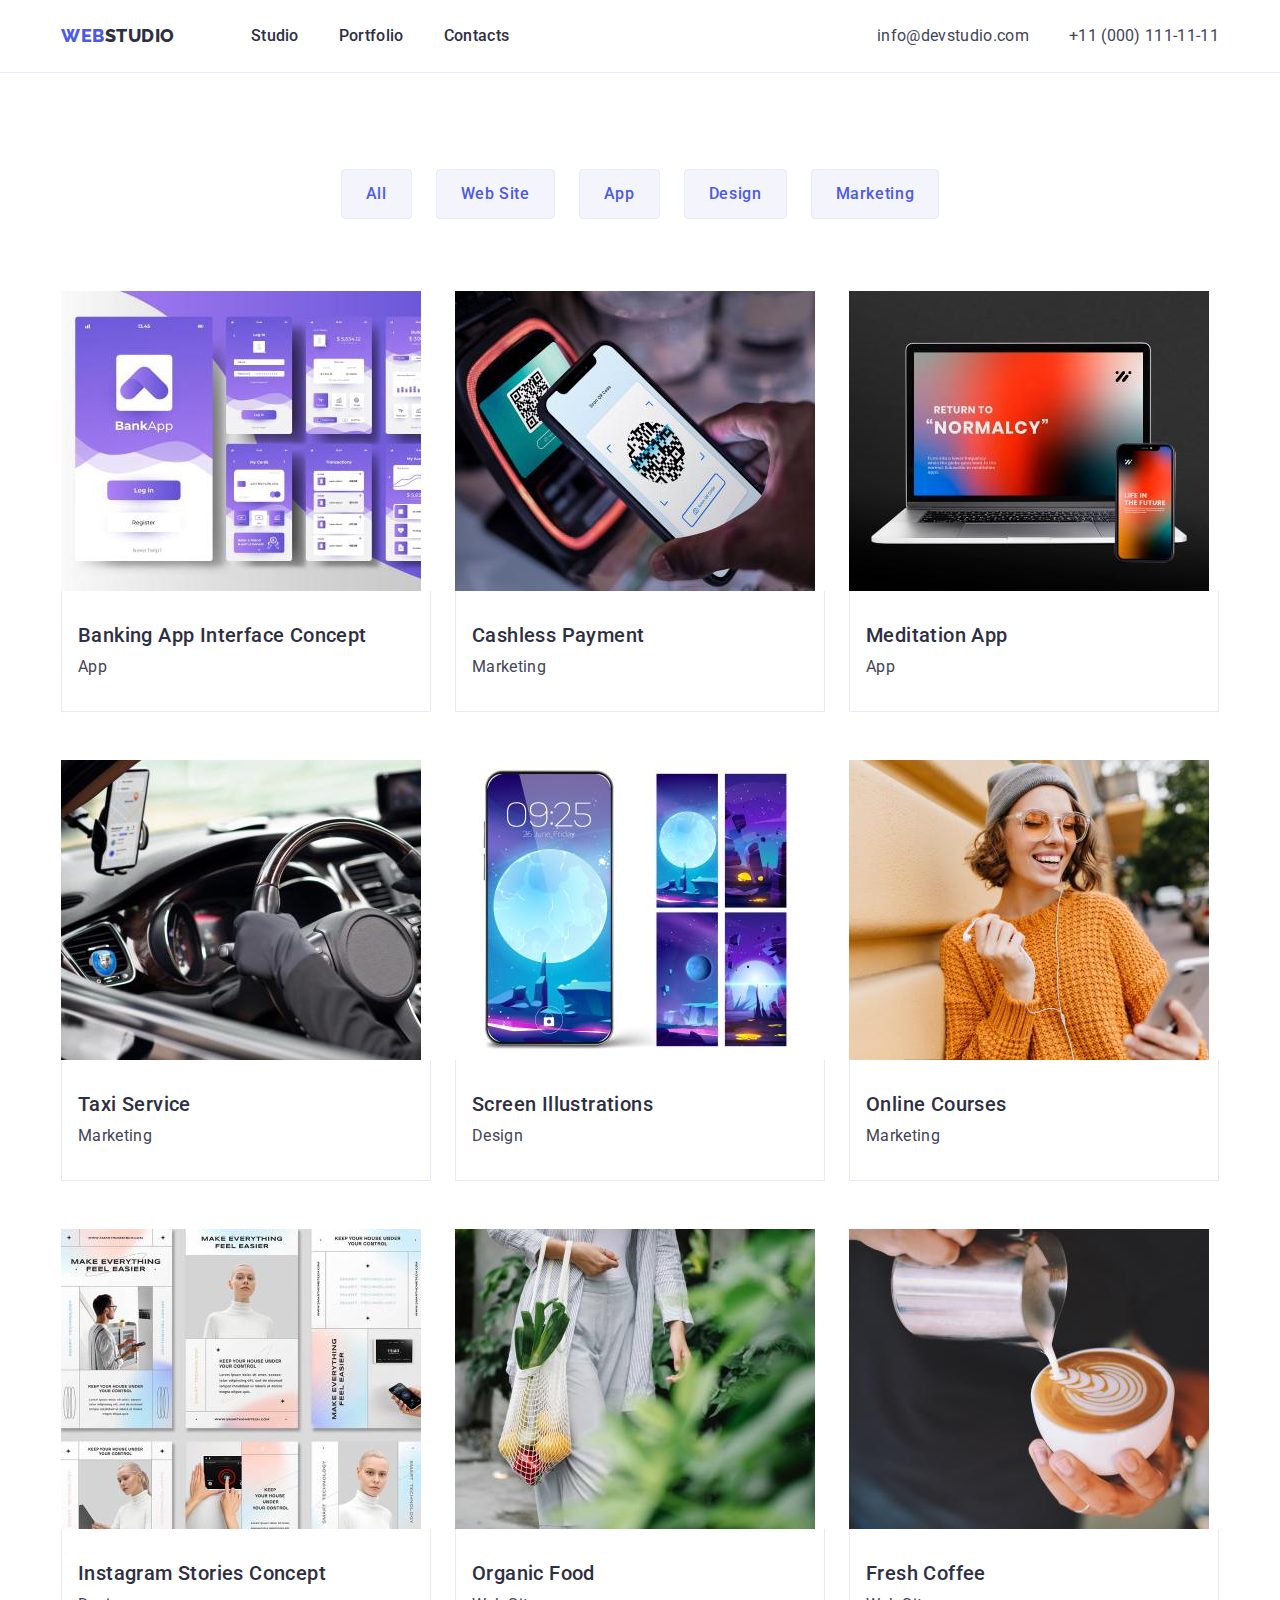
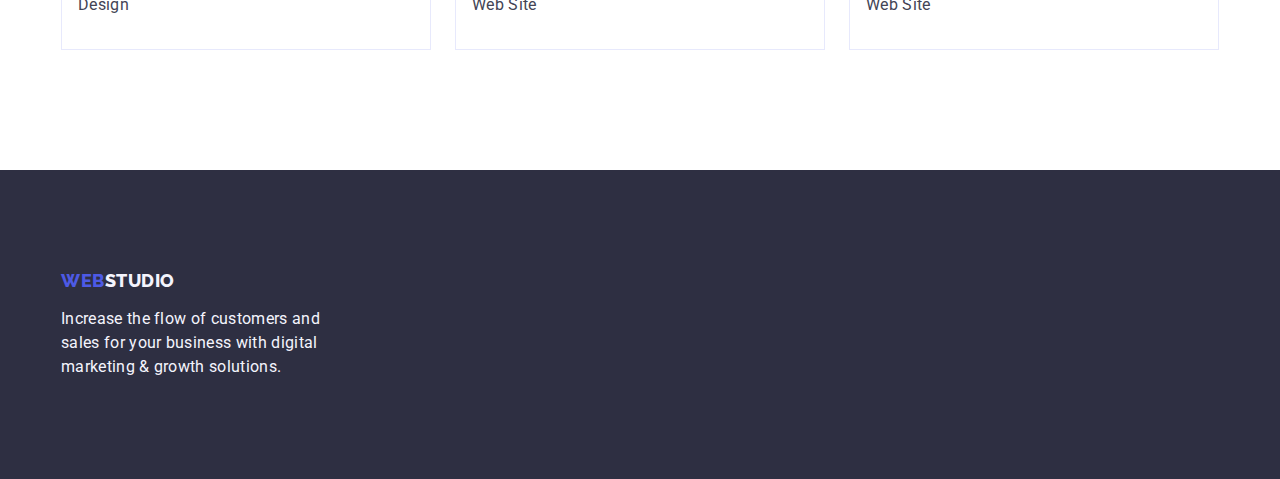
==== commit 58cbd24a: "ATTEMPTING alternative approach to solving issue" ====
--- a/portfolio.html
+++ b/portfolio.html
@@ -54,7 +54,7 @@
     <main class="main">
       <section class="portfolio">
         <div class="portfolio-container container">
-          <h1 class="portfolio-heading visually-hidden">Portfolio</h1>
+          <h1 class="visually-hidden">Portfolio</h1>
           <ul class="portfolio-filters list">
             <li class="filters-item">
               <button class="filters-button button" type="button">All</button>
--- a/css/styles.css
+++ b/css/styles.css
@@ -40,17 +40,21 @@
   padding: 0;
 }
 
+img {
+  display: block;
+}
+
 .visually-hidden {
   position: absolute;
-  white-space: nowrap;
   width: 1px;
   height: 1px;
-  overflow: hidden;
+  margin: -1px;
   border: 0;
   padding: 0;
+  white-space: nowrap;
+  clip-path: inset(100%);
   clip: rect(0 0 0 0);
   clip-path: inset(50%);
-  margin: -1px;
 }
 
 .list {
@@ -97,7 +101,7 @@
   border-bottom: 1px solid var(--cornflower, #E7E9FC);
 }
 
-.top-bar-container {
+.top-bar .container {
   display: flex;
   align-items: center;
 }
@@ -110,6 +114,7 @@
 .top-bar-nav {
   display: flex;
   margin-right: auto;
+  align-items: center;
 }
 
 .top-bar-list {
@@ -160,21 +165,21 @@
 /* #region hero */
 .hero {
   background-color: var(--navyblue);
-  margin-bottom: 120px;
 
   display: flex;
   align-items: center;
   justify-content: center;
-}
-
-.hero-container {
+
+  padding: 188px 0;
+}
+
+.hero .container {
   display: flex;
   flex-direction: column;
-  padding: 188px 0;
 }
 
 .hero-title {
-  width: 496px;
+  max-width: 496px;
   margin: 0 auto;
 
   color: #fff;
@@ -188,7 +193,8 @@
 }
 
 .hero-button {
-  display: inline-flex;
+  display: block;
+  min-width: 169px;
   padding: 16px 32px;
 
   margin: 0 auto;
@@ -226,7 +232,7 @@
 
 .process {
   display: flex;
-  margin-bottom: 120px;
+  padding: 120px 0;
 }
 
 .process-item {
@@ -234,7 +240,6 @@
   flex-direction: column;
   align-items: flex-start;
   width: 264px;
-  gap: 8px;
 }
 
 .process-item-heading {
@@ -243,6 +248,8 @@
   font-weight: 500;
   line-height: 1.2;
   letter-spacing: 0.02em;
+
+  margin-bottom: 8px;
 }
 
 .process-item-text {
@@ -253,7 +260,7 @@
 }
 
 .offering {
-  margin-bottom: 120px;
+  padding-bottom: 120px;
 }
 
 .team {
@@ -264,11 +271,9 @@
 
 .team-member {
   display: inline-flex;
-  padding-bottom: 32px;
   flex-direction: column;
   justify-content: center;
   align-items: center;
-  gap: 32px;
 
   border-radius: 0px 0px 4px 4px;
   background: var(--white, #FFF);
@@ -278,10 +283,10 @@
 .card-text {
   display: flex;
   width: 232px;
+  padding: 32px 0;
   flex-direction: column;
   justify-content: center;
   align-items: center;
-  gap: 8px;
 }
 
 .team-member-name {
@@ -290,6 +295,10 @@
   font-weight: 500;
   line-height: 24px;
   letter-spacing: 0.4px;
+
+  margin-bottom: 8px;
+
+  text-align: center;
 }
 
 .team-member-role {
@@ -297,6 +306,8 @@
   font-size: 16px;
   line-height: 24px;
   letter-spacing: 0.02em;
+
+  text-align: center;
 }
 /* #endregion */
 
@@ -307,7 +318,8 @@
 }
 
 .footer-logo {
-  margin-bottom: 20px;
+  display: inline-block;
+  margin-bottom: 16px;
 }
 
 .footer .text-studio {
@@ -324,7 +336,7 @@
 /* #endregion */
 
 /* #region portfolio main */
-.portfolio-container {
+.portfolio {
   padding-top: 96px;
   padding-bottom: 120px;
 }
@@ -354,6 +366,7 @@
   letter-spacing: 0.04em;
 
   border: 1px solid var(--cornflower);
+  border-radius: 4px;
   background: var(--cloud);
 }
 
@@ -361,12 +374,14 @@
 .filters-button:focus {
   color: #fff;
   background-color: var(--ocean);
+  border: 1px solid transparent;
 }
 
 .portfolio-list {
   display: flex;
   flex-wrap: wrap;
   gap: 24px;
+  row-gap: 48px;
 }
 
 .portfolio-item {
@@ -377,7 +392,6 @@
   display: flex;
   flex-direction: column;
 
-  gap: 8px;
   padding: 32px 16px;
 
   border: 1px solid var(--cornflower, #E7E9FC);
@@ -385,6 +399,10 @@
   background: var(--white, #FFF);
 }
 
+.portfolio-header {
+  margin-bottom: 8px;
+}
+
 .portfolio-classifier {
   color: var(--slate);
   font-size: 16px;
